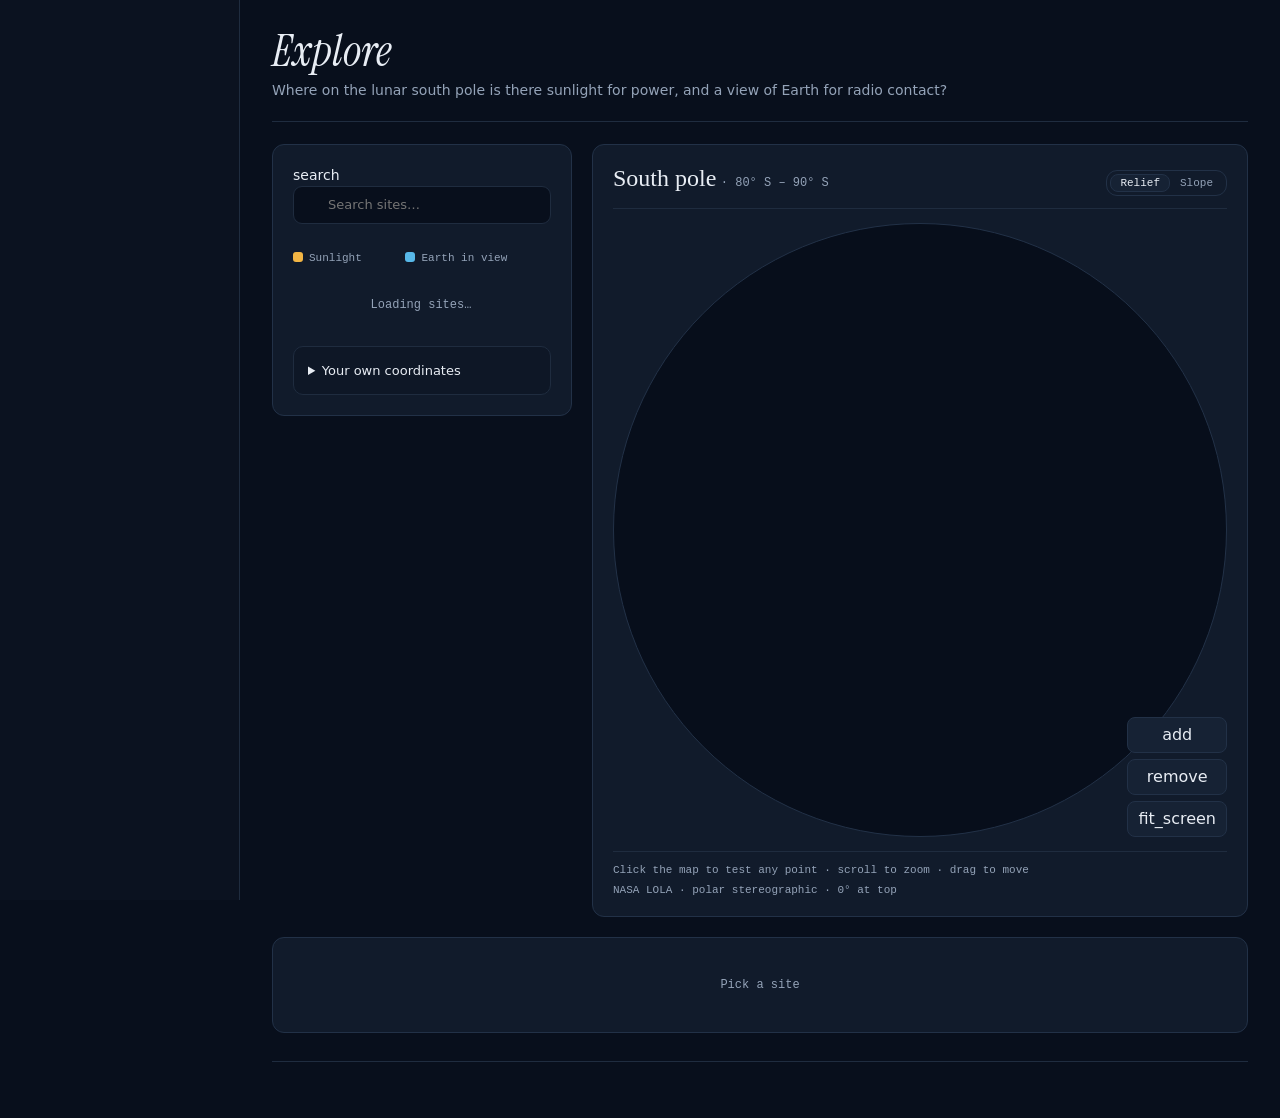
==== index.html @ 8d8ed06a "Web app: Explore, Site detail, Compare, Learn" ====
<!DOCTYPE html>
<html lang="en"><head><meta charset="utf-8">
<title>LUMINALUNA · ECO-PATH</title>
<meta http-equiv="refresh" content="0; url=app/explore.html">
<link rel="icon" href="app/assets/logo.svg">
</head><body style="background:#080F1C;color:#E8EDF4;font-family:system-ui">
<p><a href="app/explore.html" style="color:#57B8E8">Open LUMINALUNA · ECO-PATH →</a></p>
</body></html>
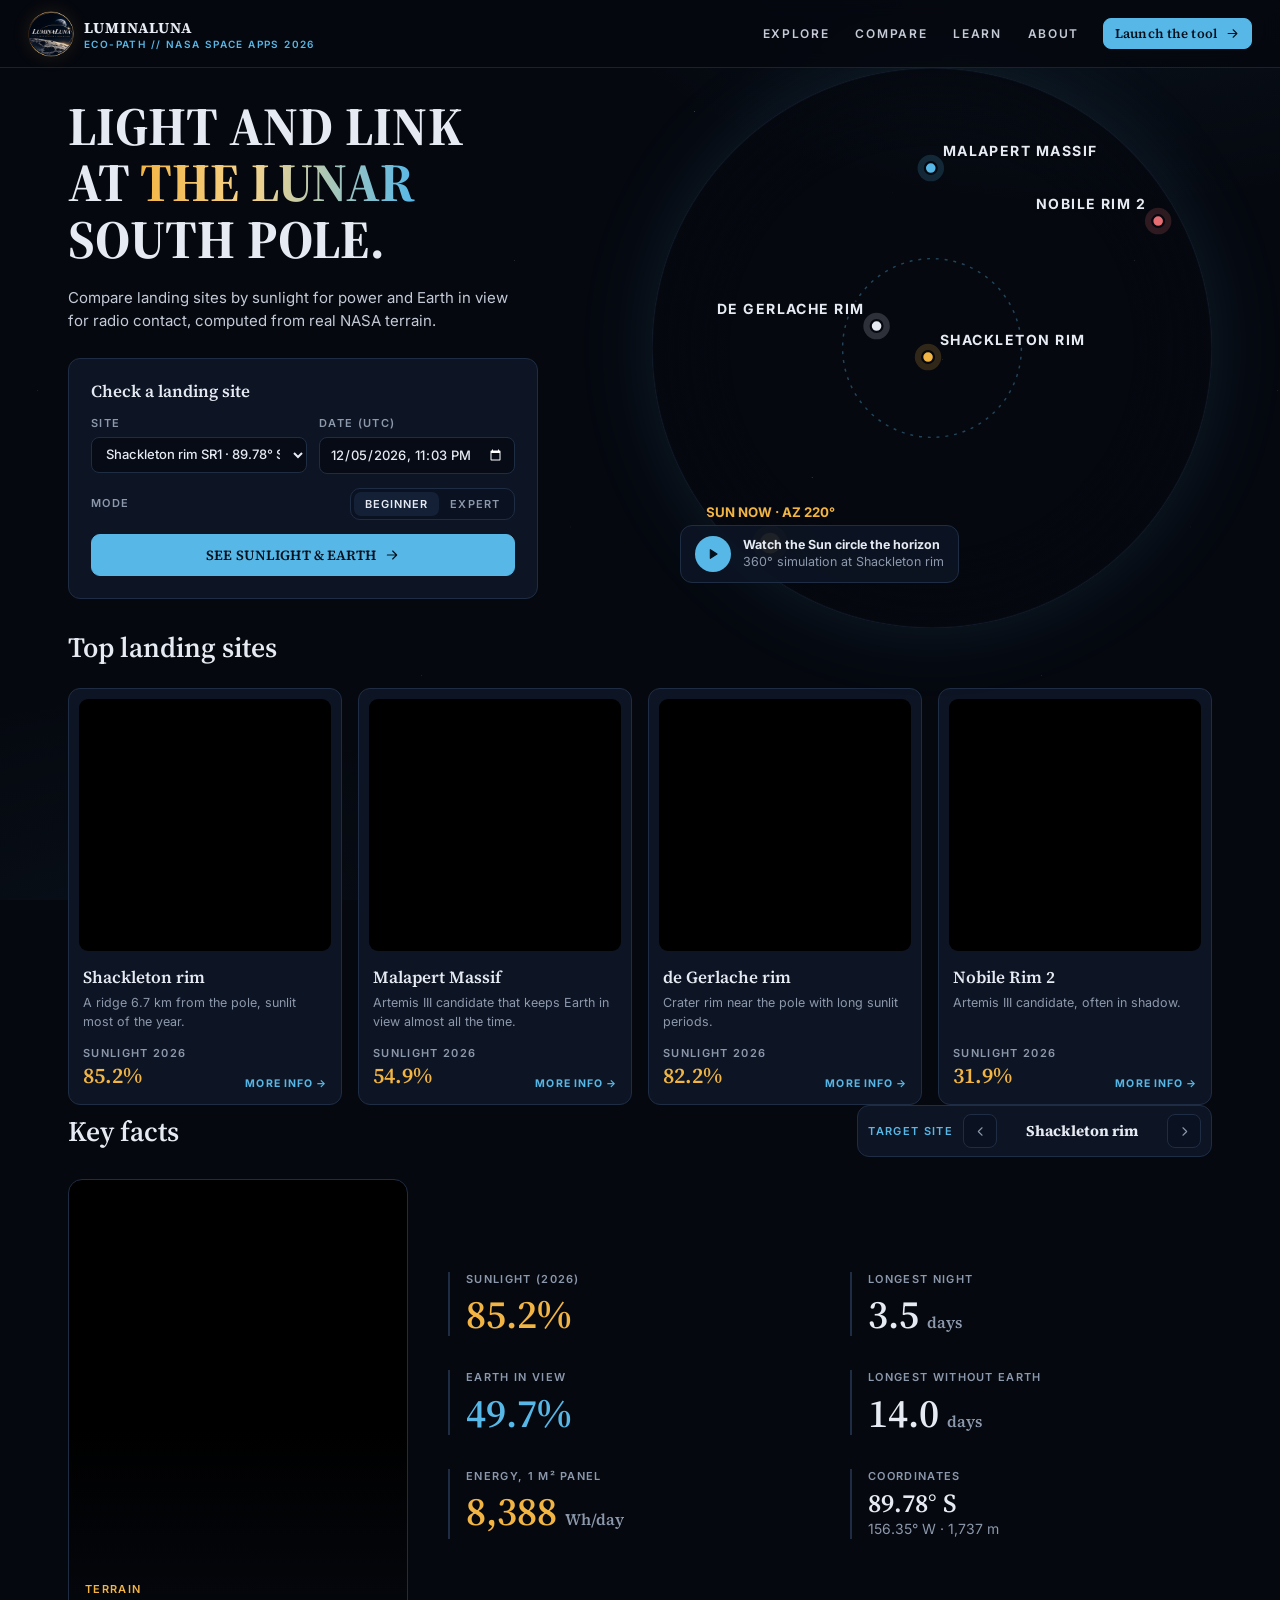
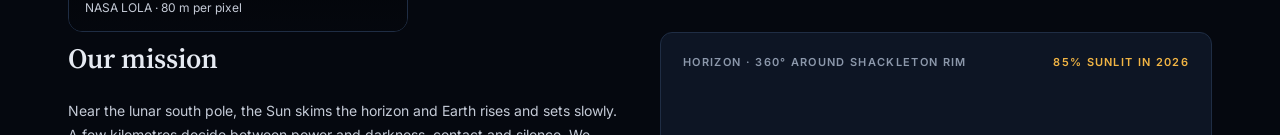
==== commit e2851578: "Add LuminaLuna emblem" ====
--- a/index.html
+++ b/index.html
@@ -1,8 +1,8 @@
 <!DOCTYPE html>
 <html lang="en"><head><meta charset="utf-8">
 <title>LUMINALUNA · ECO-PATH</title>
-<meta http-equiv="refresh" content="0; url=app/explore.html">
-<link rel="icon" href="app/assets/logo.svg">
+<meta http-equiv="refresh" content="0; url=app/index.html">
+<link rel="icon" href="app/assets/favicon.png">
 </head><body style="background:#080F1C;color:#E8EDF4;font-family:system-ui">
-<p><a href="app/explore.html" style="color:#57B8E8">Open LUMINALUNA · ECO-PATH →</a></p>
+<p><a href="app/index.html" style="color:#57B8E8">Open LUMINALUNA · ECO-PATH →</a></p>
 </body></html>
